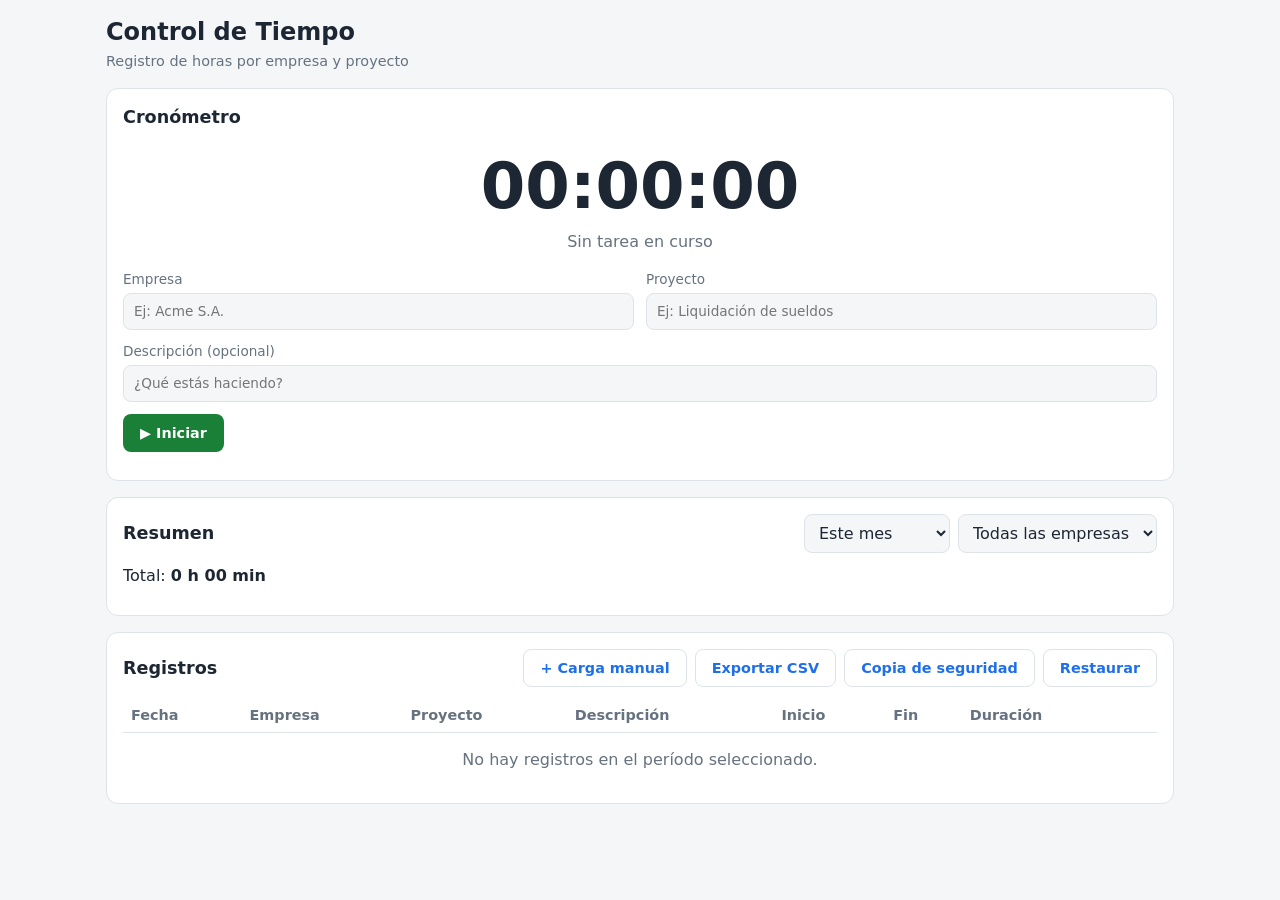
==== index.html @ 7c054579 "Agregar programa de control de tiempo por empresa y proyecto Cronómetro de inicio/fin, resumen de ho" ====
<!doctype html>
<html lang="es">
<head>
  <meta charset="utf-8">
  <meta name="viewport" content="width=device-width, initial-scale=1">
  <title>Control de Tiempo</title>
  <link rel="stylesheet" href="styles.css">
</head>
<body>
  <header class="topbar">
    <h1>Control de Tiempo</h1>
    <span class="subtitle">Registro de horas por empresa y proyecto</span>
  </header>

  <main>
    <!-- Cronómetro -->
    <section class="card" id="timer-card">
      <h2>Cronómetro</h2>
      <div class="timer-display" id="timer-display">00:00:00</div>
      <div class="timer-status" id="timer-status">Sin tarea en curso</div>

      <form id="timer-form" class="grid">
        <label>Empresa
          <input list="lista-empresas" id="t-empresa" placeholder="Ej: Acme S.A." autocomplete="off" required>
        </label>
        <label>Proyecto
          <input list="lista-proyectos" id="t-proyecto" placeholder="Ej: Liquidación de sueldos" autocomplete="off">
        </label>
        <label class="full">Descripción (opcional)
          <input id="t-descripcion" placeholder="¿Qué estás haciendo?" autocomplete="off">
        </label>
        <div class="full actions">
          <button type="submit" class="btn btn-start" id="btn-start">▶ Iniciar</button>
          <button type="button" class="btn btn-stop" id="btn-stop" hidden>■ Finalizar</button>
          <button type="button" class="btn btn-ghost" id="btn-cancel" hidden>Descartar</button>
        </div>
      </form>
      <datalist id="lista-empresas"></datalist>
      <datalist id="lista-proyectos"></datalist>

      <div id="recientes" class="recientes"></div>
    </section>

    <!-- Resumen -->
    <section class="card">
      <div class="card-head">
        <h2>Resumen</h2>
        <div class="filters">
          <select id="f-periodo">
            <option value="hoy">Hoy</option>
            <option value="semana">Esta semana</option>
            <option value="mes" selected>Este mes</option>
            <option value="mes-ant">Mes anterior</option>
            <option value="todo">Todo</option>
            <option value="rango">Rango…</option>
          </select>
          <input type="date" id="f-desde" hidden>
          <input type="date" id="f-hasta" hidden>
          <select id="f-empresa"><option value="">Todas las empresas</option></select>
        </div>
      </div>
      <div class="total-general">Total: <strong id="total-general">0 h 00 min</strong></div>
      <div id="resumen"></div>
    </section>

    <!-- Registros -->
    <section class="card">
      <div class="card-head">
        <h2>Registros</h2>
        <div class="actions">
          <button class="btn btn-ghost" id="btn-manual">+ Carga manual</button>
          <button class="btn btn-ghost" id="btn-csv">Exportar CSV</button>
          <button class="btn btn-ghost" id="btn-backup">Copia de seguridad</button>
          <label class="btn btn-ghost">Restaurar
            <input type="file" id="in-restore" accept="application/json" hidden>
          </label>
        </div>
      </div>
      <div class="table-wrap">
        <table>
          <thead>
            <tr><th>Fecha</th><th>Empresa</th><th>Proyecto</th><th>Descripción</th><th>Inicio</th><th>Fin</th><th>Duración</th><th></th></tr>
          </thead>
          <tbody id="registros"></tbody>
        </table>
      </div>
      <p class="empty" id="sin-registros">No hay registros en el período seleccionado.</p>
    </section>
  </main>

  <!-- Diálogo de edición / carga manual -->
  <dialog id="dlg">
    <form method="dialog" id="dlg-form" class="grid">
      <h3 class="full" id="dlg-title">Editar registro</h3>
      <label>Empresa <input list="lista-empresas" id="d-empresa" required></label>
      <label>Proyecto <input list="lista-proyectos" id="d-proyecto"></label>
      <label class="full">Descripción <input id="d-descripcion"></label>
      <label>Inicio <input type="datetime-local" id="d-inicio" required></label>
      <label>Fin <input type="datetime-local" id="d-fin" required></label>
      <p class="full error" id="dlg-error"></p>
      <div class="full actions">
        <button value="cancel" class="btn btn-ghost" formnovalidate>Cancelar</button>
        <button value="ok" class="btn btn-start" id="dlg-ok">Guardar</button>
      </div>
    </form>
  </dialog>

  <script src="app.js"></script>
</body>
</html>
---- styles.css ----
:root {
  --bg: #f4f6f8;
  --card: #ffffff;
  --text: #1d2733;
  --muted: #66727f;
  --border: #dde3e9;
  --accent: #1f6feb;
  --start: #1a7f37;
  --stop: #cf222e;
  --running-bg: #e8f5ec;
}

@media (prefers-color-scheme: dark) {
  :root {
    --bg: #0f1419;
    --card: #182029;
    --text: #e6edf3;
    --muted: #8b98a5;
    --border: #2b3640;
    --accent: #4c9aff;
    --start: #3fb950;
    --stop: #f85149;
    --running-bg: #12301d;
  }
}

* { box-sizing: border-box; }
[hidden] { display: none !important; }

body {
  margin: 0;
  background: var(--bg);
  color: var(--text);
  font-family: system-ui, -apple-system, "Segoe UI", Roboto, sans-serif;
  line-height: 1.4;
}

.topbar {
  padding: 16px;
  max-width: 1100px;
  margin: 0 auto;
}
.topbar h1 { margin: 0; font-size: 1.5rem; }
.subtitle { color: var(--muted); font-size: .9rem; }

main {
  max-width: 1100px;
  margin: 0 auto;
  padding: 0 16px 32px;
  display: grid;
  gap: 16px;
}

.card {
  background: var(--card);
  border: 1px solid var(--border);
  border-radius: 12px;
  padding: 16px;
}
.card h2 { margin: 0 0 12px; font-size: 1.1rem; }
.card-head {
  display: flex;
  flex-wrap: wrap;
  gap: 8px;
  justify-content: space-between;
  align-items: center;
  margin-bottom: 12px;
}
.card-head h2 { margin: 0; }

#timer-card.running { background: var(--running-bg); }

.timer-display {
  font-size: clamp(2.5rem, 10vw, 4rem);
  font-variant-numeric: tabular-nums;
  font-weight: 700;
  text-align: center;
}
.timer-status { text-align: center; color: var(--muted); margin-bottom: 16px; }

.grid {
  display: grid;
  grid-template-columns: 1fr 1fr;
  gap: 12px;
}
.grid .full { grid-column: 1 / -1; }
@media (max-width: 600px) { .grid { grid-template-columns: 1fr; } }

label { display: flex; flex-direction: column; gap: 4px; font-size: .85rem; color: var(--muted); }

input, select {
  font: inherit;
  color: var(--text);
  background: var(--bg);
  border: 1px solid var(--border);
  border-radius: 8px;
  padding: 8px 10px;
  min-width: 0;
}
input:disabled { opacity: .7; }

.actions { display: flex; flex-wrap: wrap; gap: 8px; }
.filters { display: flex; flex-wrap: wrap; gap: 8px; }

.btn {
  font: inherit;
  font-weight: 600;
  border: 1px solid transparent;
  border-radius: 8px;
  padding: 8px 16px;
  cursor: pointer;
  color: #fff;
  display: inline-flex;
  align-items: center;
  flex-direction: row;
  font-size: .9rem;
}
.btn-start { background: var(--start); }
.btn-stop { background: var(--stop); }
.btn-ghost { background: transparent; color: var(--accent); border-color: var(--border); }
.btn-sm { padding: 4px 8px; font-size: .8rem; }
.btn:hover { filter: brightness(1.08); }

.recientes { display: flex; flex-wrap: wrap; gap: 6px; margin-top: 12px; }
.chip {
  font: inherit;
  font-size: .8rem;
  background: transparent;
  color: var(--text);
  border: 1px solid var(--border);
  border-radius: 999px;
  padding: 4px 10px;
  cursor: pointer;
}
.chip:hover { border-color: var(--accent); }

.total-general { margin-bottom: 12px; }

.empresa-bloque { border-top: 1px solid var(--border); padding: 8px 0; }
.empresa-fila, .proyecto-fila {
  display: flex;
  justify-content: space-between;
  gap: 8px;
  font-variant-numeric: tabular-nums;
}
.empresa-fila { font-weight: 600; }
.proyecto-fila { color: var(--muted); padding-left: 16px; font-size: .9rem; }
.barra { height: 4px; background: var(--accent); border-radius: 2px; margin: 4px 0; }

.table-wrap { overflow-x: auto; }
table { width: 100%; border-collapse: collapse; font-size: .9rem; }
th, td { text-align: left; padding: 6px 8px; border-bottom: 1px solid var(--border); white-space: nowrap; }
td.desc { white-space: normal; min-width: 160px; }
th { color: var(--muted); font-weight: 600; }
td.num { font-variant-numeric: tabular-nums; }

.empty { color: var(--muted); text-align: center; }
.error { color: var(--stop); margin: 0; min-height: 1em; }

dialog {
  border: 1px solid var(--border);
  border-radius: 12px;
  background: var(--card);
  color: var(--text);
  width: min(560px, calc(100vw - 32px));
}
dialog h3 { margin: 0; }
dialog::backdrop { background: rgba(0, 0, 0, .4); }
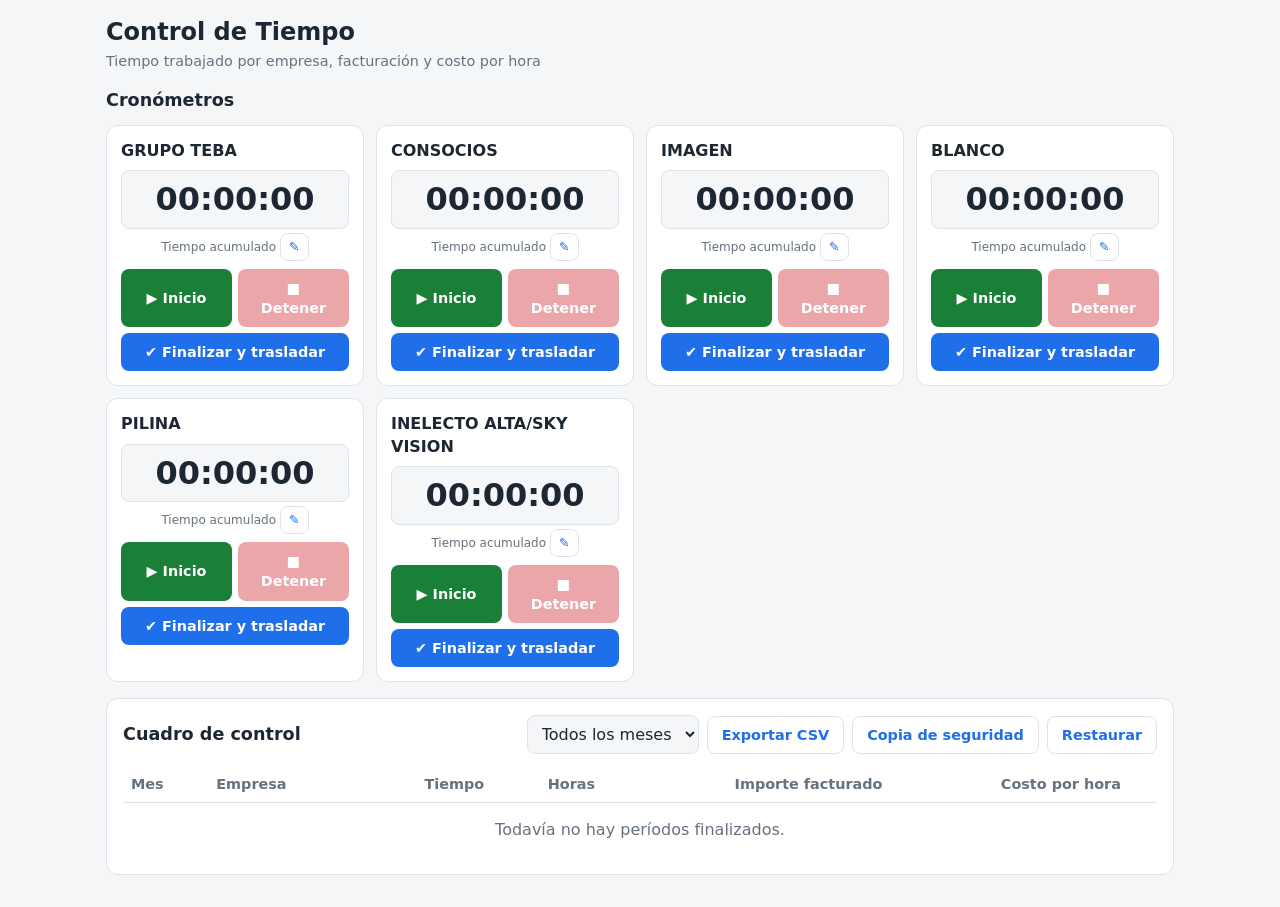
==== commit 17d38b59: "Cronómetros por empresa con cuadro de control mensual y costo por hora Empresas fijas con botones de" ====
--- a/index.html
+++ b/index.html
@@ -9,66 +9,22 @@
 <body>
   <header class="topbar">
     <h1>Control de Tiempo</h1>
-    <span class="subtitle">Registro de horas por empresa y proyecto</span>
+    <span class="subtitle">Tiempo trabajado por empresa, facturación y costo por hora</span>
   </header>
 
   <main>
-    <!-- Cronómetro -->
-    <section class="card" id="timer-card">
-      <h2>Cronómetro</h2>
-      <div class="timer-display" id="timer-display">00:00:00</div>
-      <div class="timer-status" id="timer-status">Sin tarea en curso</div>
-
-      <form id="timer-form" class="grid">
-        <label>Empresa
-          <input list="lista-empresas" id="t-empresa" placeholder="Ej: Acme S.A." autocomplete="off" required>
-        </label>
-        <label>Proyecto
-          <input list="lista-proyectos" id="t-proyecto" placeholder="Ej: Liquidación de sueldos" autocomplete="off">
-        </label>
-        <label class="full">Descripción (opcional)
-          <input id="t-descripcion" placeholder="¿Qué estás haciendo?" autocomplete="off">
-        </label>
-        <div class="full actions">
-          <button type="submit" class="btn btn-start" id="btn-start">▶ Iniciar</button>
-          <button type="button" class="btn btn-stop" id="btn-stop" hidden>■ Finalizar</button>
-          <button type="button" class="btn btn-ghost" id="btn-cancel" hidden>Descartar</button>
-        </div>
-      </form>
-      <datalist id="lista-empresas"></datalist>
-      <datalist id="lista-proyectos"></datalist>
-
-      <div id="recientes" class="recientes"></div>
+    <!-- Cronómetros por empresa -->
+    <section>
+      <h2 class="section-title">Cronómetros</h2>
+      <div class="empresas" id="empresas"></div>
     </section>
 
-    <!-- Resumen -->
+    <!-- Cuadro de control -->
     <section class="card">
       <div class="card-head">
-        <h2>Resumen</h2>
-        <div class="filters">
-          <select id="f-periodo">
-            <option value="hoy">Hoy</option>
-            <option value="semana">Esta semana</option>
-            <option value="mes" selected>Este mes</option>
-            <option value="mes-ant">Mes anterior</option>
-            <option value="todo">Todo</option>
-            <option value="rango">Rango…</option>
-          </select>
-          <input type="date" id="f-desde" hidden>
-          <input type="date" id="f-hasta" hidden>
-          <select id="f-empresa"><option value="">Todas las empresas</option></select>
-        </div>
-      </div>
-      <div class="total-general">Total: <strong id="total-general">0 h 00 min</strong></div>
-      <div id="resumen"></div>
-    </section>
-
-    <!-- Registros -->
-    <section class="card">
-      <div class="card-head">
-        <h2>Registros</h2>
+        <h2>Cuadro de control</h2>
         <div class="actions">
-          <button class="btn btn-ghost" id="btn-manual">+ Carga manual</button>
+          <select id="f-mes"><option value="">Todos los meses</option></select>
           <button class="btn btn-ghost" id="btn-csv">Exportar CSV</button>
           <button class="btn btn-ghost" id="btn-backup">Copia de seguridad</button>
           <label class="btn btn-ghost">Restaurar
@@ -79,28 +35,62 @@
       <div class="table-wrap">
         <table>
           <thead>
-            <tr><th>Fecha</th><th>Empresa</th><th>Proyecto</th><th>Descripción</th><th>Inicio</th><th>Fin</th><th>Duración</th><th></th></tr>
+            <tr>
+              <th>Mes</th><th>Empresa</th><th class="num">Tiempo</th><th class="num">Horas</th>
+              <th class="num">Importe facturado</th><th class="num">Costo por hora</th><th></th>
+            </tr>
           </thead>
-          <tbody id="registros"></tbody>
+          <tbody id="control"></tbody>
+          <tfoot id="control-total"></tfoot>
         </table>
       </div>
-      <p class="empty" id="sin-registros">No hay registros en el período seleccionado.</p>
+      <p class="empty" id="sin-control">Todavía no hay períodos finalizados.</p>
     </section>
   </main>
 
-  <!-- Diálogo de edición / carga manual -->
-  <dialog id="dlg">
-    <form method="dialog" id="dlg-form" class="grid">
-      <h3 class="full" id="dlg-title">Editar registro</h3>
-      <label>Empresa <input list="lista-empresas" id="d-empresa" required></label>
-      <label>Proyecto <input list="lista-proyectos" id="d-proyecto"></label>
-      <label class="full">Descripción <input id="d-descripcion"></label>
-      <label>Inicio <input type="datetime-local" id="d-inicio" required></label>
-      <label>Fin <input type="datetime-local" id="d-fin" required></label>
-      <p class="full error" id="dlg-error"></p>
-      <div class="full actions">
+  <!-- Paso 1 al finalizar: mes -->
+  <dialog id="dlg-mes">
+    <form method="dialog" class="dlg-form">
+      <h3>Finalizar <span id="mes-empresa"></span></h3>
+      <p class="subtitle">Tiempo a trasladar: <strong id="mes-tiempo"></strong></p>
+      <label>¿A qué mes corresponde?
+        <input type="month" id="in-mes" required>
+      </label>
+      <div class="actions end">
         <button value="cancel" class="btn btn-ghost" formnovalidate>Cancelar</button>
-        <button value="ok" class="btn btn-start" id="dlg-ok">Guardar</button>
+        <button value="ok" class="btn btn-start">Siguiente</button>
+      </div>
+    </form>
+  </dialog>
+
+  <!-- Paso 2: importe de facturación -->
+  <dialog id="dlg-importe">
+    <form method="dialog" class="dlg-form">
+      <h3>Importe de facturación</h3>
+      <p class="subtitle"><span id="imp-detalle"></span></p>
+      <label>Importe facturado ($)
+        <input type="text" inputmode="decimal" id="in-importe" placeholder="Ej: 150000,00" autocomplete="off">
+      </label>
+      <p class="resultado" id="imp-preview"></p>
+      <p class="error" id="imp-error"></p>
+      <div class="actions end">
+        <button value="cancel" class="btn btn-ghost" formnovalidate>Cargar después</button>
+        <button value="ok" class="btn btn-start" id="imp-ok">Guardar</button>
+      </div>
+    </form>
+  </dialog>
+
+  <!-- Ajuste manual del acumulado -->
+  <dialog id="dlg-ajuste">
+    <form method="dialog" class="dlg-form">
+      <h3>Corregir acumulado de <span id="aj-empresa"></span></h3>
+      <div class="actions">
+        <label>Horas <input type="number" id="aj-h" min="0" step="1"></label>
+        <label>Minutos <input type="number" id="aj-m" min="0" max="59" step="1"></label>
+      </div>
+      <div class="actions end">
+        <button value="cancel" class="btn btn-ghost" formnovalidate>Cancelar</button>
+        <button value="ok" class="btn btn-start">Guardar</button>
       </div>
     </form>
   </dialog>
--- a/styles.css
+++ b/styles.css
@@ -70,21 +70,41 @@
 
 #timer-card.running { background: var(--running-bg); }
 
-.timer-display {
-  font-size: clamp(2.5rem, 10vw, 4rem);
-  font-variant-numeric: tabular-nums;
-  font-weight: 700;
-  text-align: center;
-}
-.timer-status { text-align: center; color: var(--muted); margin-bottom: 16px; }
+.section-title { font-size: 1.1rem; margin: 0 0 12px; }
 
-.grid {
+.empresas {
   display: grid;
-  grid-template-columns: 1fr 1fr;
+  grid-template-columns: repeat(auto-fill, minmax(240px, 1fr));
   gap: 12px;
 }
-.grid .full { grid-column: 1 / -1; }
-@media (max-width: 600px) { .grid { grid-template-columns: 1fr; } }
+.empresa {
+  background: var(--card);
+  border: 1px solid var(--border);
+  border-radius: 12px;
+  padding: 14px;
+  display: flex;
+  flex-direction: column;
+  gap: 8px;
+}
+.empresa.running { background: var(--running-bg); border-color: var(--start); }
+.empresa-head { display: flex; justify-content: space-between; align-items: center; gap: 8px; }
+.empresa-nombre { font-weight: 700; }
+.estado { font-size: .75rem; color: var(--muted); }
+.empresa.running .estado { color: var(--start); font-weight: 600; }
+.acumulado {
+  font-size: 2rem;
+  font-weight: 700;
+  font-variant-numeric: tabular-nums;
+  text-align: center;
+  border: 1px solid var(--border);
+  border-radius: 8px;
+  padding: 6px;
+  background: var(--bg);
+}
+.acumulado-label { font-size: .75rem; color: var(--muted); text-align: center; margin-top: -4px; }
+.botones { display: grid; grid-template-columns: 1fr 1fr; gap: 6px; }
+.botones .btn { justify-content: center; }
+.botones .btn-fin { grid-column: 1 / -1; }
 
 label { display: flex; flex-direction: column; gap: 4px; font-size: .85rem; color: var(--muted); }
 
@@ -97,17 +117,16 @@
   padding: 8px 10px;
   min-width: 0;
 }
-input:disabled { opacity: .7; }
 
-.actions { display: flex; flex-wrap: wrap; gap: 8px; }
-.filters { display: flex; flex-wrap: wrap; gap: 8px; }
+.actions { display: flex; flex-wrap: wrap; gap: 8px; align-items: center; }
+.actions.end { justify-content: flex-end; }
 
 .btn {
   font: inherit;
   font-weight: 600;
   border: 1px solid transparent;
   border-radius: 8px;
-  padding: 8px 16px;
+  padding: 8px 14px;
   cursor: pointer;
   color: #fff;
   display: inline-flex;
@@ -115,54 +134,34 @@
   flex-direction: row;
   font-size: .9rem;
 }
+.btn:disabled { opacity: .4; cursor: not-allowed; }
 .btn-start { background: var(--start); }
 .btn-stop { background: var(--stop); }
+.btn-fin { background: var(--accent); }
 .btn-ghost { background: transparent; color: var(--accent); border-color: var(--border); }
 .btn-sm { padding: 4px 8px; font-size: .8rem; }
-.btn:hover { filter: brightness(1.08); }
-
-.recientes { display: flex; flex-wrap: wrap; gap: 6px; margin-top: 12px; }
-.chip {
-  font: inherit;
-  font-size: .8rem;
-  background: transparent;
-  color: var(--text);
-  border: 1px solid var(--border);
-  border-radius: 999px;
-  padding: 4px 10px;
-  cursor: pointer;
-}
-.chip:hover { border-color: var(--accent); }
-
-.total-general { margin-bottom: 12px; }
-
-.empresa-bloque { border-top: 1px solid var(--border); padding: 8px 0; }
-.empresa-fila, .proyecto-fila {
-  display: flex;
-  justify-content: space-between;
-  gap: 8px;
-  font-variant-numeric: tabular-nums;
-}
-.empresa-fila { font-weight: 600; }
-.proyecto-fila { color: var(--muted); padding-left: 16px; font-size: .9rem; }
-.barra { height: 4px; background: var(--accent); border-radius: 2px; margin: 4px 0; }
+.btn:hover:not(:disabled) { filter: brightness(1.08); }
 
 .table-wrap { overflow-x: auto; }
 table { width: 100%; border-collapse: collapse; font-size: .9rem; }
-th, td { text-align: left; padding: 6px 8px; border-bottom: 1px solid var(--border); white-space: nowrap; }
-td.desc { white-space: normal; min-width: 160px; }
+th, td { text-align: left; padding: 8px; border-bottom: 1px solid var(--border); white-space: nowrap; }
 th { color: var(--muted); font-weight: 600; }
-td.num { font-variant-numeric: tabular-nums; }
+.num { text-align: right; font-variant-numeric: tabular-nums; }
+tfoot td { font-weight: 700; border-bottom: none; }
+.pendiente { color: var(--muted); font-style: italic; }
 
 .empty { color: var(--muted); text-align: center; }
 .error { color: var(--stop); margin: 0; min-height: 1em; }
+.resultado { margin: 0; font-weight: 600; min-height: 1.4em; }
 
 dialog {
   border: 1px solid var(--border);
   border-radius: 12px;
   background: var(--card);
   color: var(--text);
-  width: min(560px, calc(100vw - 32px));
+  width: min(420px, calc(100vw - 32px));
 }
 dialog h3 { margin: 0; }
 dialog::backdrop { background: rgba(0, 0, 0, .4); }
+.dlg-form { display: flex; flex-direction: column; gap: 12px; }
+.dlg-form .subtitle { margin: 0; }
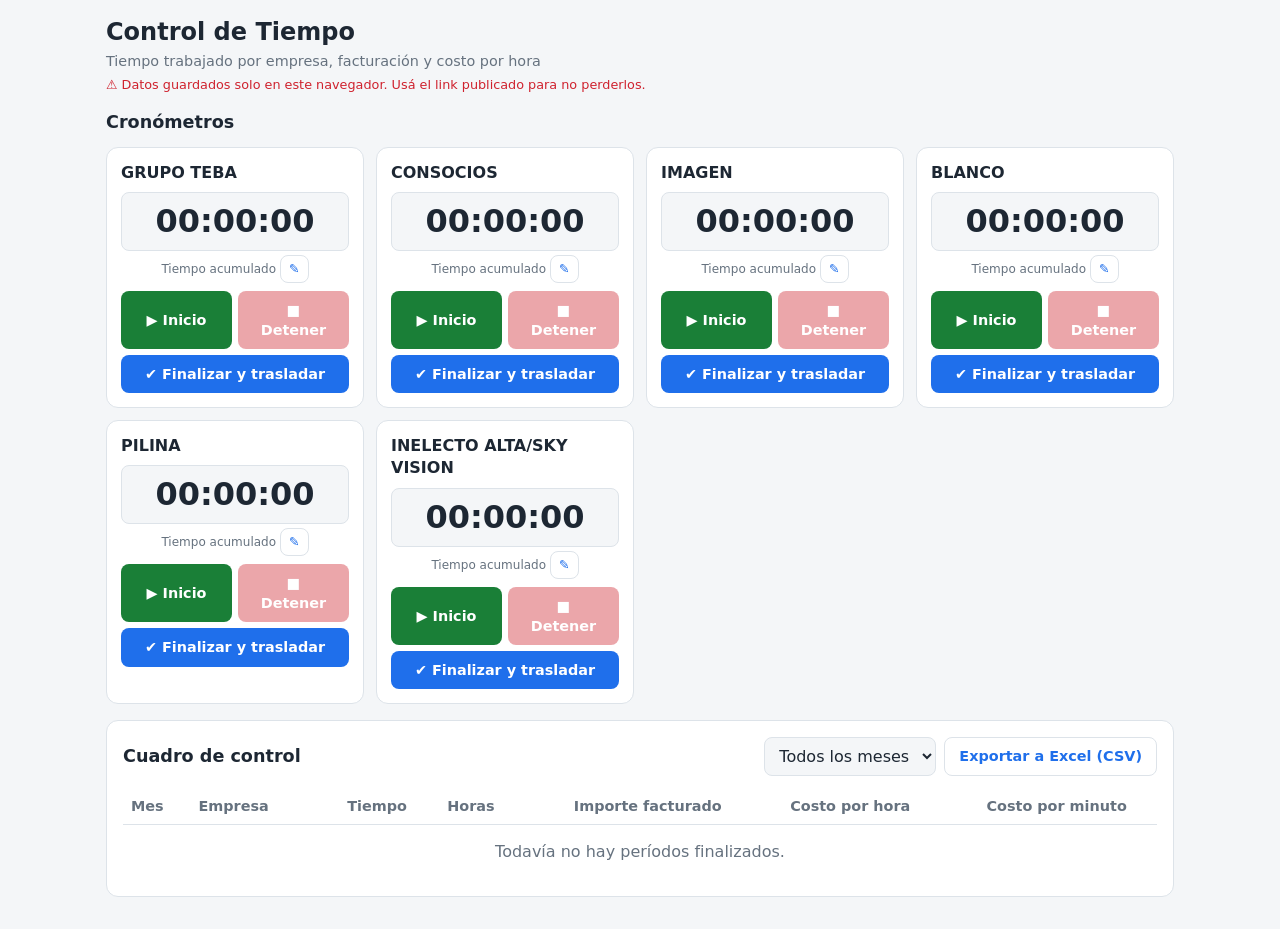
==== commit 0a6e2ac1: "Guardar datos en la nube y agregar costo por minuto Los datos se sincronizan con la base del link pu" ====
--- a/index.html
+++ b/index.html
@@ -10,6 +10,7 @@
   <header class="topbar">
     <h1>Control de Tiempo</h1>
     <span class="subtitle">Tiempo trabajado por empresa, facturación y costo por hora</span>
+    <span class="guardado" id="guardado">Conectando…</span>
   </header>
 
   <main>
@@ -25,11 +26,7 @@
         <h2>Cuadro de control</h2>
         <div class="actions">
           <select id="f-mes"><option value="">Todos los meses</option></select>
-          <button class="btn btn-ghost" id="btn-csv">Exportar CSV</button>
-          <button class="btn btn-ghost" id="btn-backup">Copia de seguridad</button>
-          <label class="btn btn-ghost">Restaurar
-            <input type="file" id="in-restore" accept="application/json" hidden>
-          </label>
+          <button class="btn btn-ghost" id="btn-csv">Exportar a Excel (CSV)</button>
         </div>
       </div>
       <div class="table-wrap">
@@ -37,7 +34,7 @@
           <thead>
             <tr>
               <th>Mes</th><th>Empresa</th><th class="num">Tiempo</th><th class="num">Horas</th>
-              <th class="num">Importe facturado</th><th class="num">Costo por hora</th><th></th>
+              <th class="num">Importe facturado</th><th class="num">Costo por hora</th><th class="num">Costo por minuto</th><th></th>
             </tr>
           </thead>
           <tbody id="control"></tbody>
@@ -80,6 +77,19 @@
     </form>
   </dialog>
 
+  <!-- Confirmación -->
+  <dialog id="dlg-confirm">
+    <form method="dialog" class="dlg-form">
+      <p id="confirm-txt"></p>
+      <div class="actions end">
+        <button value="cancel" class="btn btn-ghost">Cancelar</button>
+        <button value="ok" class="btn btn-stop">Eliminar</button>
+      </div>
+    </form>
+  </dialog>
+
+  <div class="toast" id="toast" hidden></div>
+
   <!-- Ajuste manual del acumulado -->
   <dialog id="dlg-ajuste">
     <form method="dialog" class="dlg-form">
--- a/styles.css
+++ b/styles.css
@@ -11,7 +11,8 @@
 }
 
 @media (prefers-color-scheme: dark) {
-  :root {
+  :root:not([data-theme="light"]) {
+    color-scheme: dark;
     --bg: #0f1419;
     --card: #182029;
     --text: #e6edf3;
@@ -24,6 +25,19 @@
   }
 }
 
+:root[data-theme="dark"] {
+  color-scheme: dark;
+  --bg: #0f1419;
+  --card: #182029;
+  --text: #e6edf3;
+  --muted: #8b98a5;
+  --border: #2b3640;
+  --accent: #4c9aff;
+  --start: #3fb950;
+  --stop: #f85149;
+  --running-bg: #12301d;
+}
+
 * { box-sizing: border-box; }
 [hidden] { display: none !important; }
 
@@ -165,3 +179,22 @@
 dialog::backdrop { background: rgba(0, 0, 0, .4); }
 .dlg-form { display: flex; flex-direction: column; gap: 12px; }
 .dlg-form .subtitle { margin: 0; }
+
+.guardado { display: block; font-size: .8rem; margin-top: 4px; color: var(--muted); }
+.guardado.nube { color: var(--start); }
+.guardado.local { color: var(--stop); }
+
+.toast {
+  position: fixed;
+  left: 50%;
+  bottom: calc(16px + env(safe-area-inset-bottom, 0px));
+  transform: translateX(-50%);
+  background: var(--text);
+  color: var(--card);
+  padding: 10px 16px;
+  border-radius: 8px;
+  max-width: calc(100vw - 32px);
+  font-size: .9rem;
+  z-index: 10;
+}
+.btn:focus-visible, .chip:focus-visible { outline: 2px solid var(--accent); outline-offset: 2px; }
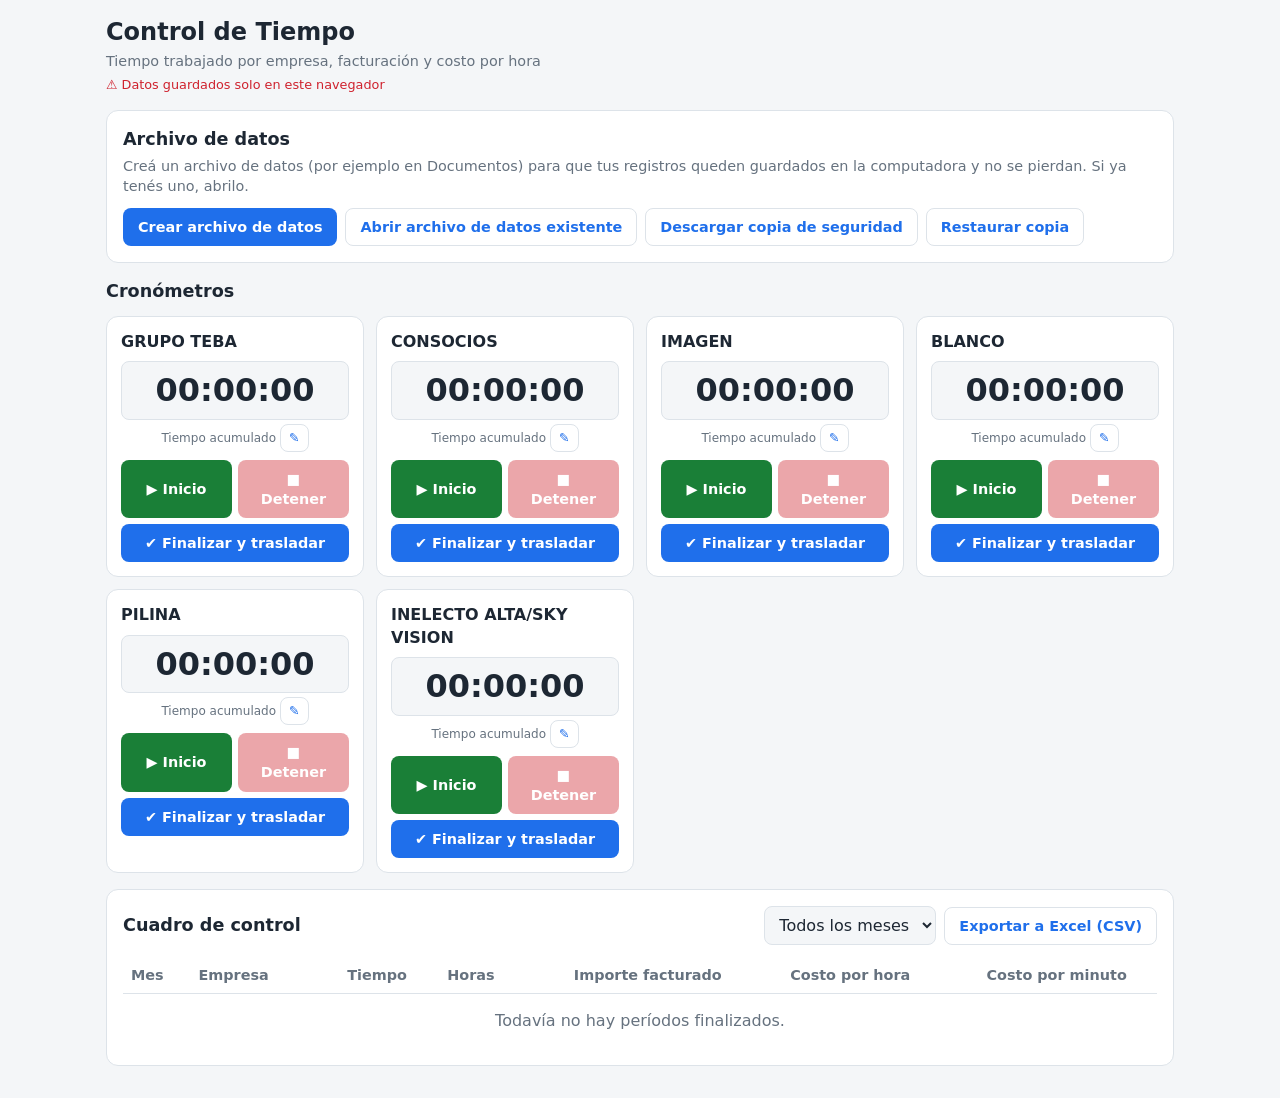
==== commit e88ad5c4: "Versión descargable que guarda los datos en un archivo ControlDeTiempo.html funciona sin internet y " ====
--- a/index.html
+++ b/index.html
@@ -14,6 +14,21 @@
   </header>
 
   <main>
+    <!-- Dónde se guardan los datos (solo en la versión descargada) -->
+    <section class="card archivo" id="panel-archivo" hidden>
+      <h2>Archivo de datos</h2>
+      <p class="subtitle" id="archivo-txt"></p>
+      <div class="actions">
+        <button class="btn btn-start" id="btn-reconectar" hidden></button>
+        <button class="btn btn-fin" id="btn-crear-archivo" hidden>Crear archivo de datos</button>
+        <button class="btn btn-ghost" id="btn-abrir-archivo" hidden>Abrir archivo de datos existente</button>
+        <button class="btn btn-ghost" id="btn-backup">Descargar copia de seguridad</button>
+        <label class="btn btn-ghost">Restaurar copia
+          <input type="file" id="in-restore" accept="application/json,.json" hidden>
+        </label>
+      </div>
+    </section>
+
     <!-- Cronómetros por empresa -->
     <section>
       <h2 class="section-title">Cronómetros</h2>
@@ -83,7 +98,7 @@
       <p id="confirm-txt"></p>
       <div class="actions end">
         <button value="cancel" class="btn btn-ghost">Cancelar</button>
-        <button value="ok" class="btn btn-stop">Eliminar</button>
+        <button value="ok" class="btn btn-stop" id="confirm-ok">Eliminar</button>
       </div>
     </form>
   </dialog>
--- a/styles.css
+++ b/styles.css
@@ -198,3 +198,6 @@
   z-index: 10;
 }
 .btn:focus-visible, .chip:focus-visible { outline: 2px solid var(--accent); outline-offset: 2px; }
+
+.archivo h2 { margin-bottom: 4px; }
+.archivo .subtitle { display: block; margin: 0 0 12px; }
